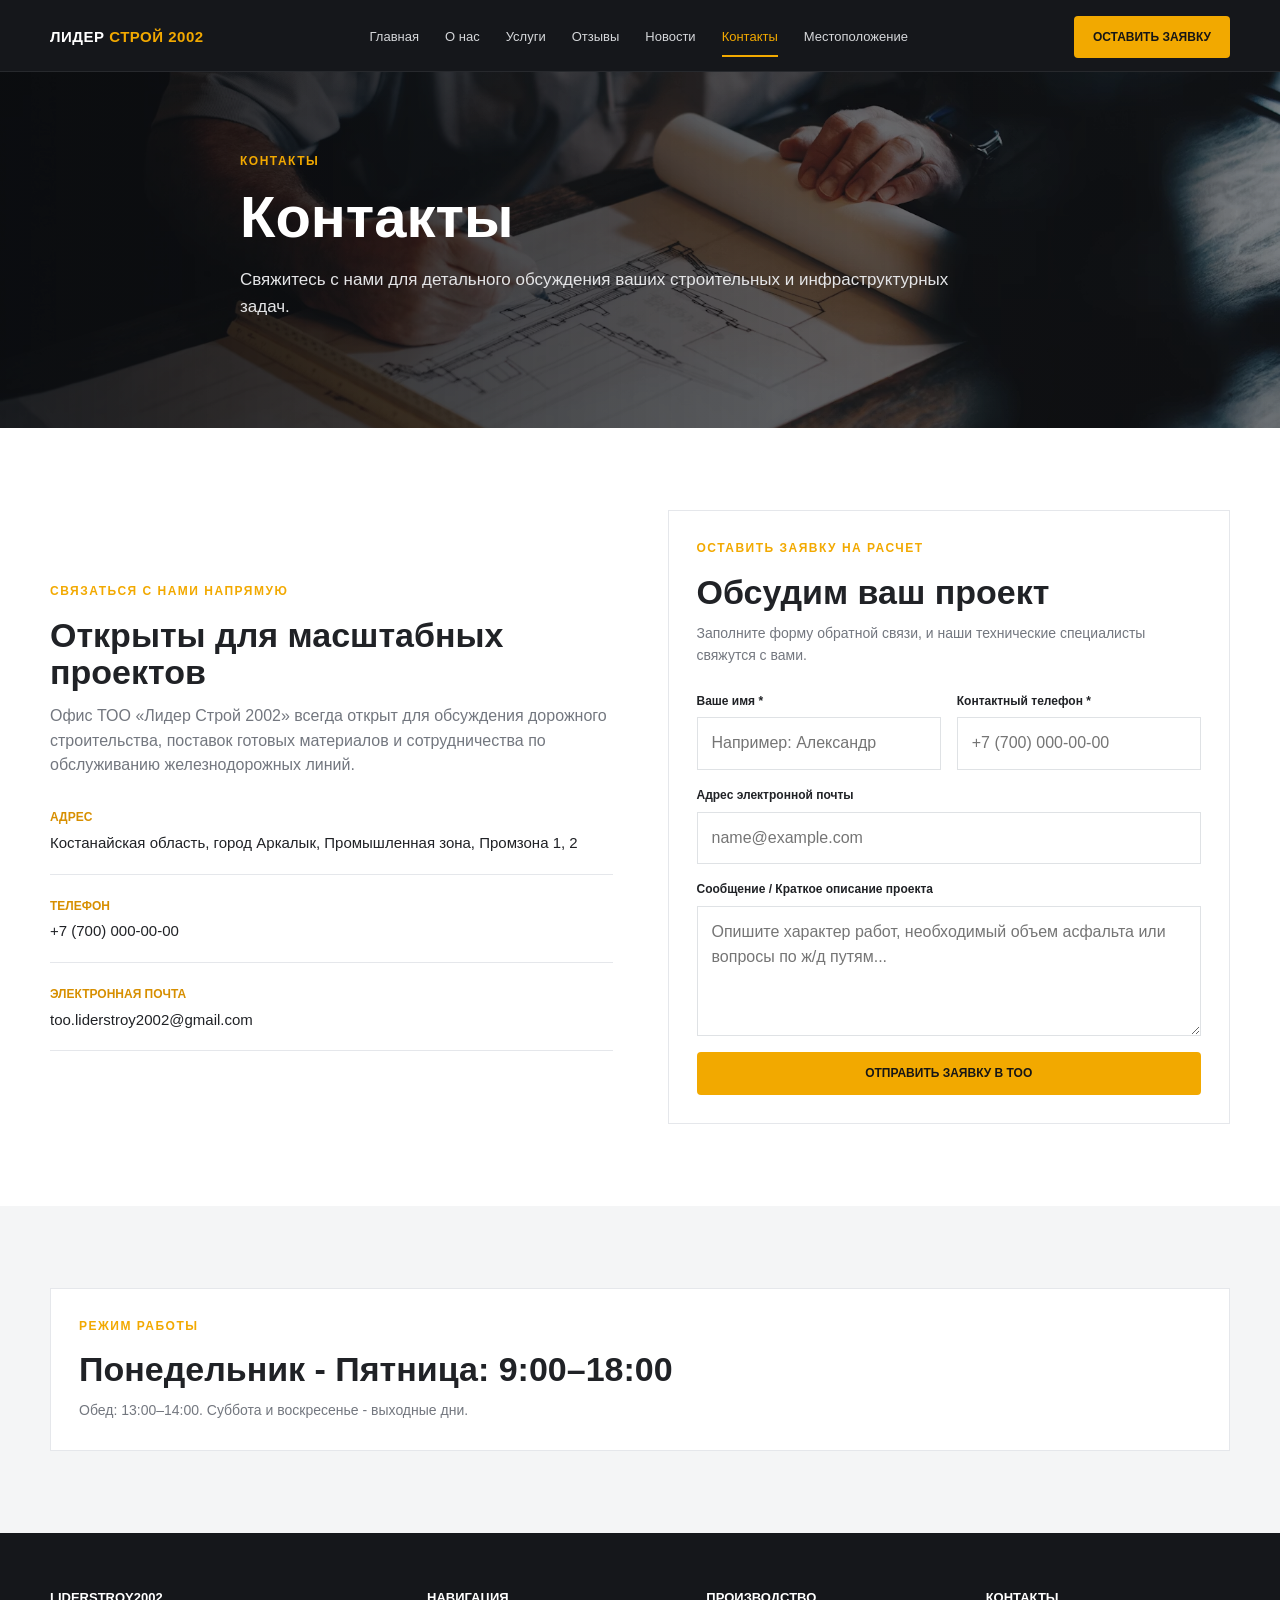
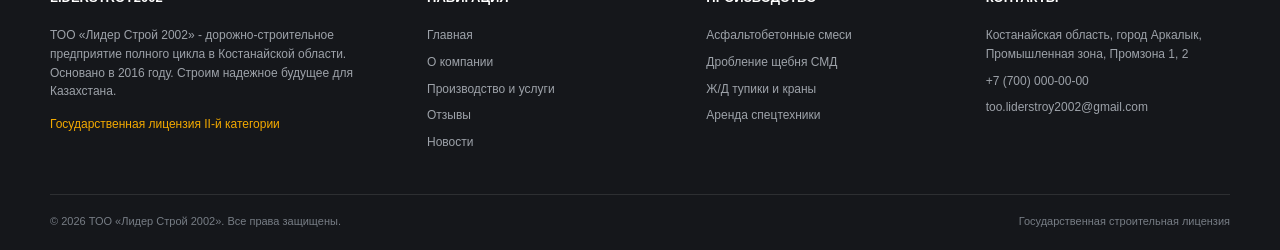
==== contacts.html @ 3f30de02 "Add files via upload" ====
<!DOCTYPE html>
<html lang="ru">
<head>
  <meta charset="UTF-8">
  <meta name="viewport" content="width=device-width, initial-scale=1.0">
  <title>Контакты - Лидер Строй 2002</title>
  <link rel="stylesheet" href="style.css">
</head>

<body class="">

<header class="topbar">

  <div class="container header-inner">

    <a class="logo" href="index.html">ЛИДЕР <span>СТРОЙ 2002</span></a>

    <button class="menu-toggle" aria-label="Открыть меню" aria-expanded="false">☰</button>

    <nav class="nav">

      <a href="index.html">Главная</a>

      <a href="about.html">О нас</a>

      <a href="services.html">Услуги</a>

      <a href="reviews.html">Отзывы</a>
      
      <a href="news.html">Новости</a>

      <a href="contacts.html">Контакты</a>

      <a href="location.html">Местоположение</a>

    </nav>

    <a class="header-cta" href="contacts.html#application">Оставить заявку</a>

  </div>

</header>


<main>
<section class="hero small contacts"><div class="container hero-content reveal"><div class="eyebrow">Контакты</div><h1>Контакты</h1><p>Свяжитесь с нами для детального обсуждения ваших строительных и инфраструктурных задач.</p></div></section>
<section class="section">
<div class="container two-col">
<div class="reveal"><div class="eyebrow">Связаться с нами напрямую</div><h2 class="section-title">Открыты для масштабных проектов</h2><p class="section-subtitle" style="margin-bottom:30px">Офис ТОО «Лидер Строй 2002» всегда открыт для обсуждения дорожного строительства, поставок готовых материалов и сотрудничества по обслуживанию железнодорожных линий.</p>
<div class="contact-list">
<div class="contact-item"><strong>Адрес</strong><span>Костанайская область, город Аркалык, Промышленная зона, Промзона 1, 2</span></div>
<div class="contact-item"><strong>Телефон</strong><span>+7 (700) 000-00-00</span></div>
<div class="contact-item"><strong>Электронная почта</strong><span>too.liderstroy2002@gmail.com</span></div>
</div></div>
<div class="card reveal" id="application"><div class="eyebrow">Оставить заявку на расчет</div><h2 class="section-title">Обсудим ваш проект</h2><p class="section-subtitle" style="margin-bottom:25px">Заполните форму обратной связи, и наши технические специалисты свяжутся с вами.</p>
<form id="applicationForm"><div class="form-grid">
<div class="form-group"><label>Ваше имя *</label><input name="name" required placeholder="Например: Александр"></div>
<div class="form-group"><label>Контактный телефон *</label><input name="phone" required placeholder="+7 (700) 000-00-00"></div>
<div class="form-group full"><label>Адрес электронной почты</label><input type="email" name="email" placeholder="name@example.com"></div>
<div class="form-group full"><label>Сообщение / Краткое описание проекта</label><textarea name="message" placeholder="Опишите характер работ, необходимый объем асфальта или вопросы по ж/д путям..."></textarea></div>
<div class="form-group full"><button class="btn" type="submit">Отправить заявку в ТОО</button></div>
</div></form></div>
</div>
</section>
<section class="section light"><div class="container"><div class="card reveal"><div class="eyebrow">Режим работы</div><h2 class="section-title">Понедельник - Пятница: 9:00–18:00</h2><p class="section-subtitle">Обед: 13:00–14:00. Суббота и воскресенье - выходные дни.</p></div></div></section>
</main>



<footer class="footer">
 
  <div class="container">
   
    <div class="footer-grid">
    
      <div>
    
        <h3>LIDERSTROY2002</h3>
    
        <p>ТОО «Лидер Строй 2002» - дорожно-строительное предприятие полного цикла в Костанайской области. Основано в 2016 году. Строим надежное будущее для Казахстана.</p>
    
        <p style="margin-top:14px;color:#f2a900">Государственная лицензия II-й категории</p>
     
      </div>
    
      <div>
     
        <h3>Навигация</h3>
     
        <a href="index.html">Главная</a><a href="about.html">О компании</a><a href="services.html">Производство и услуги</a><a href="reviews.html">Отзывы</a><a href="news.html">Новости</a>
    
      </div>
     
      <div>
      
        <h3>Производство</h3>
     
        <a href="services.html">Асфальтобетонные смеси</a><a href="services.html">Дробление щебня СМД</a><a href="services.html">Ж/Д тупики и краны</a><a href="services.html">Аренда спецтехники</a>
     
      </div>
     
      <div>
       
        <h3>Контакты</h3>
       
        <p>Костанайская область, город Аркалык, Промышленная зона, Промзона 1, 2</p>
        
        <a href="tel:+77000000000">+7 (700) 000-00-00</a>
      
        <a href="mailto:too.liderstroy2002@gmail.com">too.liderstroy2002@gmail.com</a>
     
      </div>
    
    </div>
    
    <div class="footer-bottom">
      
      <span>© <span id="currentYear"></span> ТОО «Лидер Строй 2002». Все права защищены.</span>
      
      <span>Государственная строительная лицензия</span>

    </div>

  </div>

</footer>

<script src="script.js"></script>

</body>

</html>
---- style.css ----
:root {
    --dark:#15171b;
    --dark-2:#202329;
    --text:#202226;
    --muted:#73777f;
    --line:#e5e7eb;
    --light:#f4f5f6;
    --white:#fff;
    --accent:#f2a900;
    --accent-dark:#d78f00;
    --max:1180px;
    --shadow:0 18px 45px rgba(17,20,24,.10);
    --radius:4px;
}

* {
    box-sizing:border-box;
    margin:0;
    padding:0
}

html {
    scroll-behavior:smooth
}

body {
    font-family:Arial,Helvetica,sans-serif;
    color:var(--text);
    background:#fff;
    line-height:1.55
}

a {
    text-decoration:none;
    color:inherit
}

img {
    display:block;
    max-width:100%
}

button,input,textarea {
    font:inherit
}

.container {
    width:min(var(--max),calc(100% - 40px));
    margin:auto
}

.topbar {
    background:var(--dark);
    color:#fff;
    height:72px;
    display:flex;
    align-items:center;
    position:sticky;
    top:0;
    z-index:1000;
    border-bottom:1px solid rgba(255,255,255,.08)
}

.header-inner {
    display:flex;
    align-items:center;
    justify-content:space-between;
    gap:25px
}

.logo {
    font-size:15px;
    font-weight:800;
    letter-spacing:.5px;
    white-space:nowrap
}

.logo span {
    color:var(--accent)
}

.nav {
    display:flex;
    align-items:center;
    gap:26px;
    font-size:13px;
    color:#d5d7da
}

.nav a {
    position:relative;
    padding:27px 0;
    transition:.25s
}

.nav a:hover,.nav a.active {
    color:var(--accent)
}

.nav a.active:after {
    content:"";
    position:absolute;
    left:0;
    right:0;
    bottom:17px;
    height:2px;
    background:var(--accent)
}

.header-cta,.btn {
    display:inline-flex;
    align-items:center;
    justify-content:center;
    border: 0;
    border-radius: 4px;
    cursor:pointer;
    background:var(--accent);
    color:#161616;
    padding:12px 19px;
    font-weight:700;
    font-size:12px;
    text-transform:uppercase;
    transition:.25s
}

.header-cta:hover,.btn:hover {
    background:#ffb91e;
    transform:translateY(-2px);
    box-shadow:0 8px 20px rgba(242,169,0,.22)
}

.menu-toggle {
    display:none;
    background:none;
    border:0;
    color:#fff;
    font-size:25px;
    cursor:pointer
}

.hero {
    min-height:480px;
    display:flex;
    align-items:center;
    color:#fff;
    background:
linear-gradient(90deg,rgba(10,12,15,.90),rgba(10,12,15,.55),rgba(10,12,15,.30)),
url(./images/main_photo.jpg) center/cover
}

.hero.small {
    min-height:300px
}

.hero.about {
    background-image:linear-gradient(90deg,rgba(10,12,15,.88),rgba(10,12,15,.48)),url(./images/about_us_photo.jpg)
}

.hero.services {
    background-image:linear-gradient(90deg,rgba(10,12,15,.88),rgba(10,12,15,.48)),url(./images/services.jpg)
}

.hero.reviews {
    background-image:linear-gradient(90deg,rgba(10,12,15,.88),rgba(10,12,15,.48)),url(./images/reviews.jpg)
}

.hero.news {
    background-image:linear-gradient(90deg,rgba(10,12,15,.88),rgba(10,12,15,.48)),url(./images/news.jpg)
}

.hero.contacts {
    background-image:linear-gradient(90deg,rgba(10,12,15,.88),rgba(10,12,15,.48)),url(./images/contacts.jpg)
}

.hero.location {
    background-image:linear-gradient(90deg,rgba(10,12,15,.82),rgba(10,12,15,.40)),url(./images/location.jpg)
}

.hero-content {
    max-width:800px;
    padding:80px 0
}

.eyebrow {
    color:var(--accent);
    font-size:12px;
    font-weight:800;
    letter-spacing:1.5px;
    text-transform:uppercase;
    margin-bottom:16px
}

.hero h1 {
    font-size:clamp(34px,5vw,58px);
    line-height:1.05;
    margin-bottom:20px;
    max-width:820px
}

.hero p {
    font-size:17px;
    color:#e4e5e7;
    max-width:760px;
    margin-bottom:28px
}

.hero-actions {
    display:flex;
    gap:12px;
    flex-wrap:wrap
}

.btn.secondary {
    background:transparent;
    color:#fff;
    border:1px solid rgba(255,255,255,.45)
}

.btn.secondary:hover {
    background:#fff;
    color:var(--dark)
}

.stats {
    background:var(--dark);
    color:#fff
}

.stats-grid {
    display:grid;
    grid-template-columns:repeat(4,1fr)
}

.stat {
    padding:28px 22px;
    border-right:1px solid rgba(255,255,255,.1)
}

.stat:last-child {
    border:0
}

.stat strong {
    display:block;
    color:var(--accent);
    font-size:24px;
    margin-bottom:5px
}

.stat span {
    font-size:11px;
    text-transform:uppercase;
    letter-spacing:1px;
    color:#bfc2c6
}

.section {
    padding:82px 0
}

.section.light {
    background:var(--light)
}

.section.dark {
    background:var(--dark);
    color:#fff
}

.section-head {
    display:flex;
    justify-content:space-between;
    align-items:end;
    gap:30px;
    margin-bottom:40px
}

.section-title {
    font-size:34px;
    line-height:1.1;
    margin-bottom:12px
}

.section-subtitle {
    color:var(--muted);
    max-width:680px
}

.dark .section-subtitle {
    color:#bfc2c6
}

.grid-4 {
    display:grid;
    grid-template-columns:repeat(4,1fr);
    gap:18px
}

.grid-3 {
    display:grid;
    grid-template-columns:repeat(3,1fr);
    gap:22px
}

.grid-2 {
    display:grid;
    grid-template-columns:repeat(2,1fr);
    gap:30px
}

.card {
    border:1px solid var(--line);
    background:#fff;
    padding:28px;
    transition:.3s
}

.card:hover {
    transform:translateY(-7px);
    box-shadow:var(--shadow);
    border-color:#d9dce0
}

.card .number {
    color:var(--accent);
    font-size:12px;
    font-weight:800;
    margin-bottom:20px
}

.card h3 {
    font-size:19px;
    margin-bottom:12px
}

.card p {
    font-size:14px;
    color:var(--muted)
}

.card-link {
    display:inline-block;
    margin-top:20px;
    color:#151515;
    font-weight:800;
    font-size:12px;
    text-transform:uppercase
}

.card-link:hover {
    color:var(--accent)
}

.image-card {
    overflow:hidden;
    padding:0
}

.image-card img {
    width:100%;
    height:190px;
    object-fit:cover;
    transition:.5s
}

.image-card:hover img {
    transform:scale(1.06)
}

.image-card-body {
    padding:24px
}

.two-col {
    display:grid;
    grid-template-columns:1fr 1fr;
    gap:55px;
    align-items:center
}

.text-list {
    list-style:none;
    display:grid;
    gap:16px
}

.text-list li {
    padding-left:26px;
    position:relative
}

.text-list li:before {
    content:"";
    position:absolute;
    left:0;
    top:9px;
    width:8px;
    height:8px;
    background:var(--accent)
}

.timeline {
    display:grid;
    gap:0
}

.timeline-item {
    display:grid;
    grid-template-columns:140px 1fr;
    gap:25px;
    padding:22px 0;
    border-top:1px solid var(--line)
}

.timeline-year {
    font-weight:800;
    color:var(--accent)
}

.timeline-item h3 {
    margin-bottom:7px;
    font-size:18px
}

.timeline-item p {
    color:var(--muted);
    font-size:14px
}

.priority {
    display:grid;
    grid-template-columns:repeat(3,1fr);
    gap:20px
}

.priority .card {
    background:var(--light);
    border:0
}

.quote {
    position:relative;
    padding:28px;
    border:1px solid var(--line);
    background:#fff
}

.quote:before {
    content:"“";
    position:absolute;
    right:20px;
    top:0;
    color:#eee;
    font-size:80px;
    line-height:1
}

.stars {
    color:var(--accent);
    letter-spacing:3px;
    font-size:12px;
    margin-bottom:16px
}

.quote p {
    font-size:14px;
    margin-bottom:20px;
    position:relative;
    z-index:1
}

.quote strong {
    font-size:13px
}

.quote span {
    display:block;
    color:var(--muted);
    font-size:12px;
    margin-top:3px
}

.news-card {
    border:1px solid var(--line);
    background:#fff;
    overflow:hidden;
    transition:.3s
}

.news-card:hover {
    transform:translateY(-5px);
    box-shadow:var(--shadow)
}

.news-card img {
    height:175px;
    width:100%;
    object-fit:cover
}

.news-body {
    padding:22px
}

.tag {
    display:inline-block;
    color:var(--accent-dark);
    font-size:11px;
    font-weight:800;
    text-transform:uppercase;
    margin-bottom:9px
}

.date {
    font-size:11px;
    color:var(--muted);
    margin-bottom:8px
}

.news-body h3 {
    font-size:18px;
    line-height:1.25;
    margin-bottom:10px
}

.news-body p {
    font-size:13px;
    color:var(--muted)
}

.form-grid {
    display:grid;
    grid-template-columns:1fr 1fr;
    gap:16px
}

.form-group {
    display:flex;
    flex-direction:column;
    gap:7px
}

.form-group.full {
    grid-column:1/-1
}

.form-group label {
    font-size:12px;
    font-weight:700
}

.form-group input,.form-group textarea {
    border:1px solid #dfe2e5;
    padding:13px 14px;
    outline:none;
    transition:.2s;
    background:#fff
}

.form-group input:focus,.form-group textarea:focus {
    border-color:var(--accent);
    box-shadow:0 0 0 3px rgba(242,169,0,.12)
}

.form-group textarea {
    min-height:130px;
    resize:vertical
}

.contact-list {
    display:grid;
    gap:22px
}

.contact-item {
    border-bottom:1px solid var(--line);
    padding-bottom:18px
}

.contact-item strong {
    display:block;
    font-size:12px;
    text-transform:uppercase;
    color:var(--accent-dark);
    margin-bottom:4px
}

.contact-item span {
    font-size:15px
}

.map {
    min-height:430px;
    background:
linear-gradient(rgba(20,23,27,.15),rgba(20,23,27,.15)),
url("https://tile.openstreetmap.org/5/18/10.png");
    background-size:cover;
    border:1px solid var(--line);
    position:relative;
    overflow:hidden
}

.map:after {
    content:"";
    position:absolute;
    left:50%;
    top:48%;
    width:20px;
    height:20px;
    border-radius:50% 50% 50% 0;
    background:var(--accent);
    transform:rotate(-45deg);
    box-shadow:0 0 0 7px rgba(242,169,0,.18)
}

.coords {
    background:var(--dark);
    color:#fff;
    padding:24px;
    display:flex;
    justify-content:space-between;
    gap:20px;
    align-items:center
}

.coords strong {
    color:var(--accent);
    font-size:18px
}

.footer {
    background:var(--dark);
    color:#c8cbd0;
    padding:55px 0 20px
}

.footer-grid {
    display:grid;
    grid-template-columns:1.4fr 1fr 1fr 1fr;
    gap:35px
}

.footer h3 {
    color:#fff;
    font-size:13px;
    text-transform:uppercase;
    margin-bottom:18px
}

.footer p,.footer a {
    font-size:12px;
    color:#9da2a9
}

.footer a {
    display:block;
    margin:8px 0;
    transition:.2s
}

.footer a:hover {
    color:var(--accent)
}

.footer-bottom {
    border-top:1px solid rgba(255,255,255,.1);
    margin-top:35px;
    padding-top:18px;
    font-size:11px;
    color:#777d85;
    display:flex;
    justify-content:space-between
}

/* =========================
   SCROLL ANIMATIONS
   ========================= */

.reveal {
    opacity:0;
    transform:translateY(22px);
    transition:opacity .65s ease,transform .65s ease
}

.reveal.visible {
    opacity:1;
    transform:none
}

/* =========================
   PAGE TRANSITIONS
   ========================= 

 .page-transition {
    position:fixed;
    inset:0;
    background:var(--accent);
    z-index:9999;
    transform:translateY(100%);
    pointer-events:none
}

body.leaving .page-transition {
    animation:leave .45s ease forwards
}

@keyframes leave {
    0% {
        transform:translateY(100%)
    }
    100% {
        transform:translateY(0)
    }ш
} */


@media(max-width:950px) {
    .nav {
        gap:14px
    }
    .grid-4 {
        grid-template-columns:repeat(2,1fr)
    }
    .footer-grid {
        grid-template-columns:repeat(2,1fr)
    }
}

@media(max-width:760px) {
    .topbar {
        height:64px
    }
    .header-cta {
        display:none
    }
    .menu-toggle {
        display:block
    }
    .nav {
        display:none;
        position:absolute;
        top:64px;
        left:0;
        right:0;
        background:var(--dark);
        padding:10px 20px 20px;
        flex-direction:column;
        align-items:stretch;
        gap:0
    }
    .nav.open {
        display:flex
    }
    .nav a {
        padding:13px 0;
        border-bottom:1px solid rgba(255,255,255,.07)
    }
    .nav a.active:after {
        display:none
    }
    .hero {
        min-height:520px
    }
    .hero.small {
        min-height:260px
    }
    .hero-content {
        padding:60px 0
    }
    .stats-grid,.grid-4,.grid-3,.grid-2,.two-col,.priority,.footer-grid {
        grid-template-columns:1fr
    }
    .stat {
        border-right:0;
        border-bottom:1px solid rgba(255,255,255,.1)
    }
    .section {
        padding:58px 0
    }
    .section-head {
        display:block
    }
    .section-title {
        font-size:28px
    }
    .form-grid {
        grid-template-columns:1fr
    }
    .form-group.full {
        grid-column:auto
    }
    .timeline-item {
        grid-template-columns:1fr;
        gap:6px
    }
    .footer-bottom {
        display:block
    }
    .footer-bottom span {
        display:block;
        margin-top:7px
    }
}
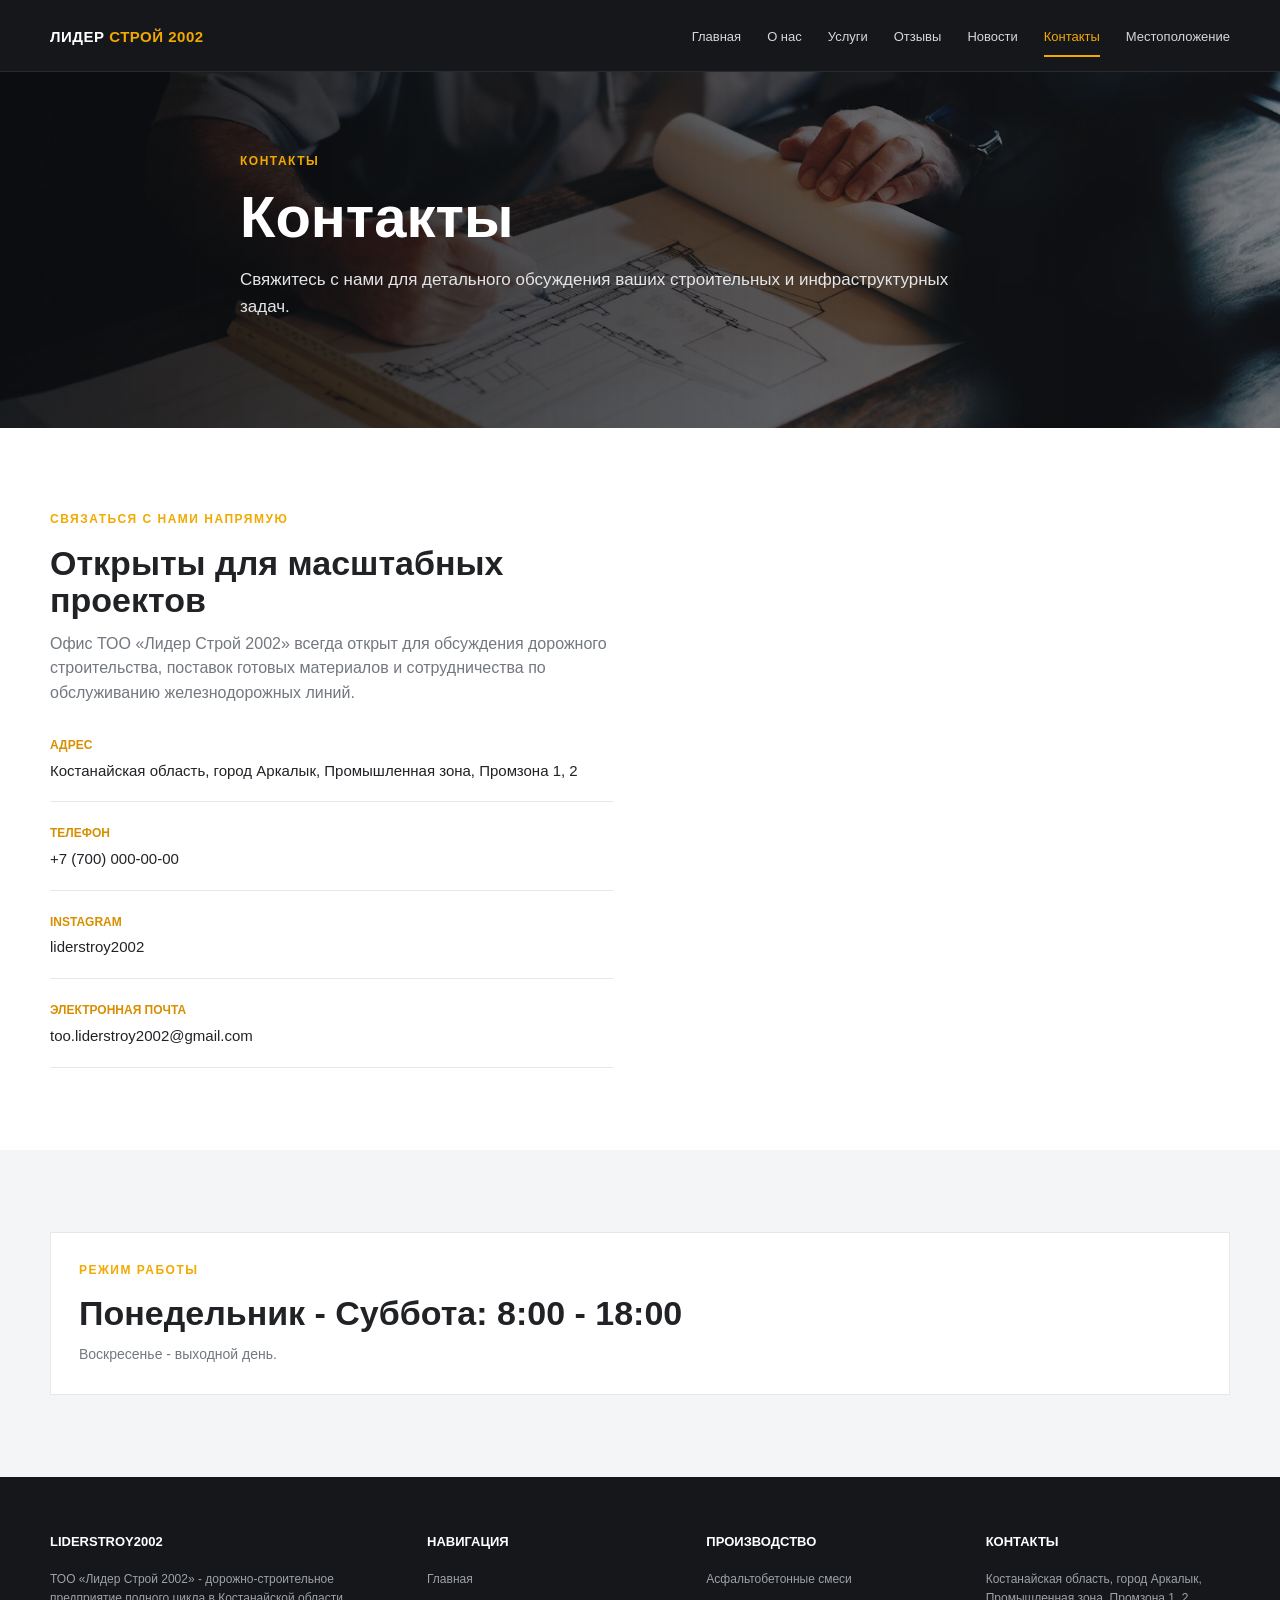
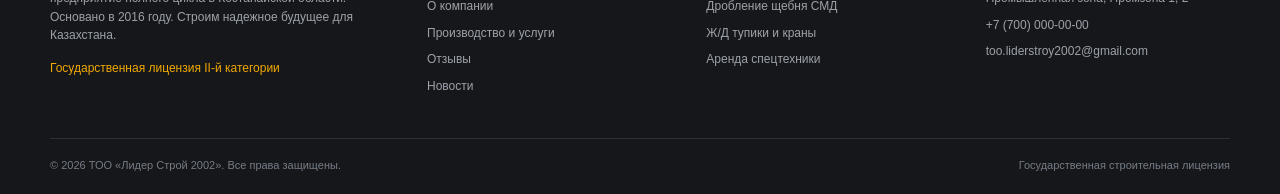
==== commit 8c4a3df4: "+map" ====
--- a/contacts.html
+++ b/contacts.html
@@ -13,13 +13,13 @@
 
   <div class="container header-inner">
 
-    <a class="logo" href="index.html">ЛИДЕР <span>СТРОЙ 2002</span></a>
+    <a class="logo" href="main.html">ЛИДЕР <span>СТРОЙ 2002</span></a>
 
     <button class="menu-toggle" aria-label="Открыть меню" aria-expanded="false">☰</button>
 
     <nav class="nav">
 
-      <a href="index.html">Главная</a>
+      <a href="main.html">Главная</a>
 
       <a href="about.html">О нас</a>
 
@@ -35,34 +35,66 @@
 
     </nav>
 
-    <a class="header-cta" href="contacts.html#application">Оставить заявку</a>
-
   </div>
 
 </header>
 
 
 <main>
-<section class="hero small contacts"><div class="container hero-content reveal"><div class="eyebrow">Контакты</div><h1>Контакты</h1><p>Свяжитесь с нами для детального обсуждения ваших строительных и инфраструктурных задач.</p></div></section>
+<section class="hero small contacts">
+  <div class="container hero-content reveal">
+    <div class="eyebrow">Контакты</div>
+    <h1>Контакты</h1>
+    <p>Свяжитесь с нами для детального обсуждения ваших строительных и инфраструктурных задач.</p>
+  </div>
+</section>
 <section class="section">
 <div class="container two-col">
-<div class="reveal"><div class="eyebrow">Связаться с нами напрямую</div><h2 class="section-title">Открыты для масштабных проектов</h2><p class="section-subtitle" style="margin-bottom:30px">Офис ТОО «Лидер Строй 2002» всегда открыт для обсуждения дорожного строительства, поставок готовых материалов и сотрудничества по обслуживанию железнодорожных линий.</p>
-<div class="contact-list">
-<div class="contact-item"><strong>Адрес</strong><span>Костанайская область, город Аркалык, Промышленная зона, Промзона 1, 2</span></div>
-<div class="contact-item"><strong>Телефон</strong><span>+7 (700) 000-00-00</span></div>
-<div class="contact-item"><strong>Электронная почта</strong><span>too.liderstroy2002@gmail.com</span></div>
-</div></div>
-<div class="card reveal" id="application"><div class="eyebrow">Оставить заявку на расчет</div><h2 class="section-title">Обсудим ваш проект</h2><p class="section-subtitle" style="margin-bottom:25px">Заполните форму обратной связи, и наши технические специалисты свяжутся с вами.</p>
-<form id="applicationForm"><div class="form-grid">
-<div class="form-group"><label>Ваше имя *</label><input name="name" required placeholder="Например: Александр"></div>
-<div class="form-group"><label>Контактный телефон *</label><input name="phone" required placeholder="+7 (700) 000-00-00"></div>
-<div class="form-group full"><label>Адрес электронной почты</label><input type="email" name="email" placeholder="name@example.com"></div>
-<div class="form-group full"><label>Сообщение / Краткое описание проекта</label><textarea name="message" placeholder="Опишите характер работ, необходимый объем асфальта или вопросы по ж/д путям..."></textarea></div>
-<div class="form-group full"><button class="btn" type="submit">Отправить заявку в ТОО</button></div>
-</div></form></div>
+    <div class="reveal">
+      <div class="eyebrow">Связаться с нами напрямую</div>
+      <h2 class="section-title">Открыты для масштабных проектов</h2>
+      <p class="section-subtitle" style="margin-bottom:30px">Офис ТОО «Лидер Строй 2002» всегда открыт для обсуждения дорожного строительства, поставок готовых материалов и сотрудничества по обслуживанию железнодорожных линий.</p>
+    <div class="contact-list">
+      <div class="contact-item">
+        <strong>Адрес</strong><span>Костанайская область, город Аркалык, Промышленная зона, Промзона 1, 2</span>
+      </div>
+      <div class="contact-item">
+        <strong>Телефон</strong><span>+7 (700) 000-00-00</span>
+      </div>
+      <div class="contact-item">
+        <strong>Instagram</strong><span><a href="https://www.instagram.com/liderstroy2002/" target="_blank">liderstroy2002</a></span>
+      </div>
+      <div class="contact-item">
+        <strong>Электронная почта</strong><span>too.liderstroy2002@gmail.com</span>
+      </div>
+    </div>
+  </div>
+  <!-- <div class="card reveal" id="application">
+    <div class="eyebrow">Оставить заявку на расчет</div>
+    <h2 class="section-title">Обсудим ваш проект</h2>
+    <p class="section-subtitle" style="margin-bottom:25px">Заполните форму обратной связи, и наши технические специалисты свяжутся с вами.</p>
+    <form id="applicationForm">
+      <div class="form-grid">
+        <div class="form-group"><label>Ваше имя *</label><input name="name" required placeholder="Например: Александр"></div>
+        <div class="form-group"><label>Контактный телефон *</label><input name="phone" required placeholder="+7 (700) 000-00-00"></div>
+        <div class="form-group full"><label>Адрес электронной почты</label><input type="email" name="email" placeholder="name@example.com"></div>
+        <div class="form-group full"><label>Сообщение / Краткое описание проекта</label><textarea name="message" placeholder="Опишите характер работ, необходимый объем асфальта или вопросы по ж/д путям..."></textarea></div>
+        <div class="form-group full"><button class="btn" type="submit">Отправить заявку в ТОО</button></div>
+      </div>
+    </form>
+  </div> -->
 </div>
 </section>
-<section class="section light"><div class="container"><div class="card reveal"><div class="eyebrow">Режим работы</div><h2 class="section-title">Понедельник - Пятница: 9:00–18:00</h2><p class="section-subtitle">Обед: 13:00–14:00. Суббота и воскресенье - выходные дни.</p></div></div></section>
+<section class="section light">
+  <div class="container">
+    <div class="card reveal">
+      <div class="eyebrow">Режим работы</div>
+      <h2 class="section-title">Понедельник - Суббота: 8:00 - 18:00</h2>
+      <p class="section-subtitle">Воскресенье - выходной день.</p>
+    </div>
+  </div>
+  </section>
+
 </main>
 
 
@@ -87,7 +119,7 @@
      
         <h3>Навигация</h3>
      
-        <a href="index.html">Главная</a><a href="about.html">О компании</a><a href="services.html">Производство и услуги</a><a href="reviews.html">Отзывы</a><a href="news.html">Новости</a>
+        <a href="main.html">Главная</a><a href="about.html">О компании</a><a href="services.html">Производство и услуги</a><a href="reviews.html">Отзывы</a><a href="news.html">Новости</a>
     
       </div>
      
@@ -103,7 +135,7 @@
        
         <h3>Контакты</h3>
        
-        <p>Костанайская область, город Аркалык, Промышленная зона, Промзона 1, 2</p>
+        <a href="https://yandex.kz/maps/-/CTglI2IY" target="_blank">Костанайская область, город Аркалык, Промышленная зона, Промзона 1, 2</a>
         
         <a href="tel:+77000000000">+7 (700) 000-00-00</a>
       
--- a/style.css
+++ b/style.css
@@ -590,30 +590,6 @@
     font-size:15px
 }
 
-.map {
-    min-height:430px;
-    background:
-linear-gradient(rgba(20,23,27,.15),rgba(20,23,27,.15)),
-url("https://tile.openstreetmap.org/5/18/10.png");
-    background-size:cover;
-    border:1px solid var(--line);
-    position:relative;
-    overflow:hidden
-}
-
-.map:after {
-    content:"";
-    position:absolute;
-    left:50%;
-    top:48%;
-    width:20px;
-    height:20px;
-    border-radius:50% 50% 50% 0;
-    background:var(--accent);
-    transform:rotate(-45deg);
-    box-shadow:0 0 0 7px rgba(242,169,0,.18)
-}
-
 .coords {
     background:var(--dark);
     color:#fff;
@@ -673,10 +649,6 @@
     justify-content:space-between
 }
 
-/* =========================
-   SCROLL ANIMATIONS
-   ========================= */
-
 .reveal {
     opacity:0;
     transform:translateY(22px);
@@ -687,32 +659,6 @@
     opacity:1;
     transform:none
 }
-
-/* =========================
-   PAGE TRANSITIONS
-   ========================= 
-
- .page-transition {
-    position:fixed;
-    inset:0;
-    background:var(--accent);
-    z-index:9999;
-    transform:translateY(100%);
-    pointer-events:none
-}
-
-body.leaving .page-transition {
-    animation:leave .45s ease forwards
-}
-
-@keyframes leave {
-    0% {
-        transform:translateY(100%)
-    }
-    100% {
-        transform:translateY(0)
-    }ш
-} */
 
 
 @media(max-width:950px) {
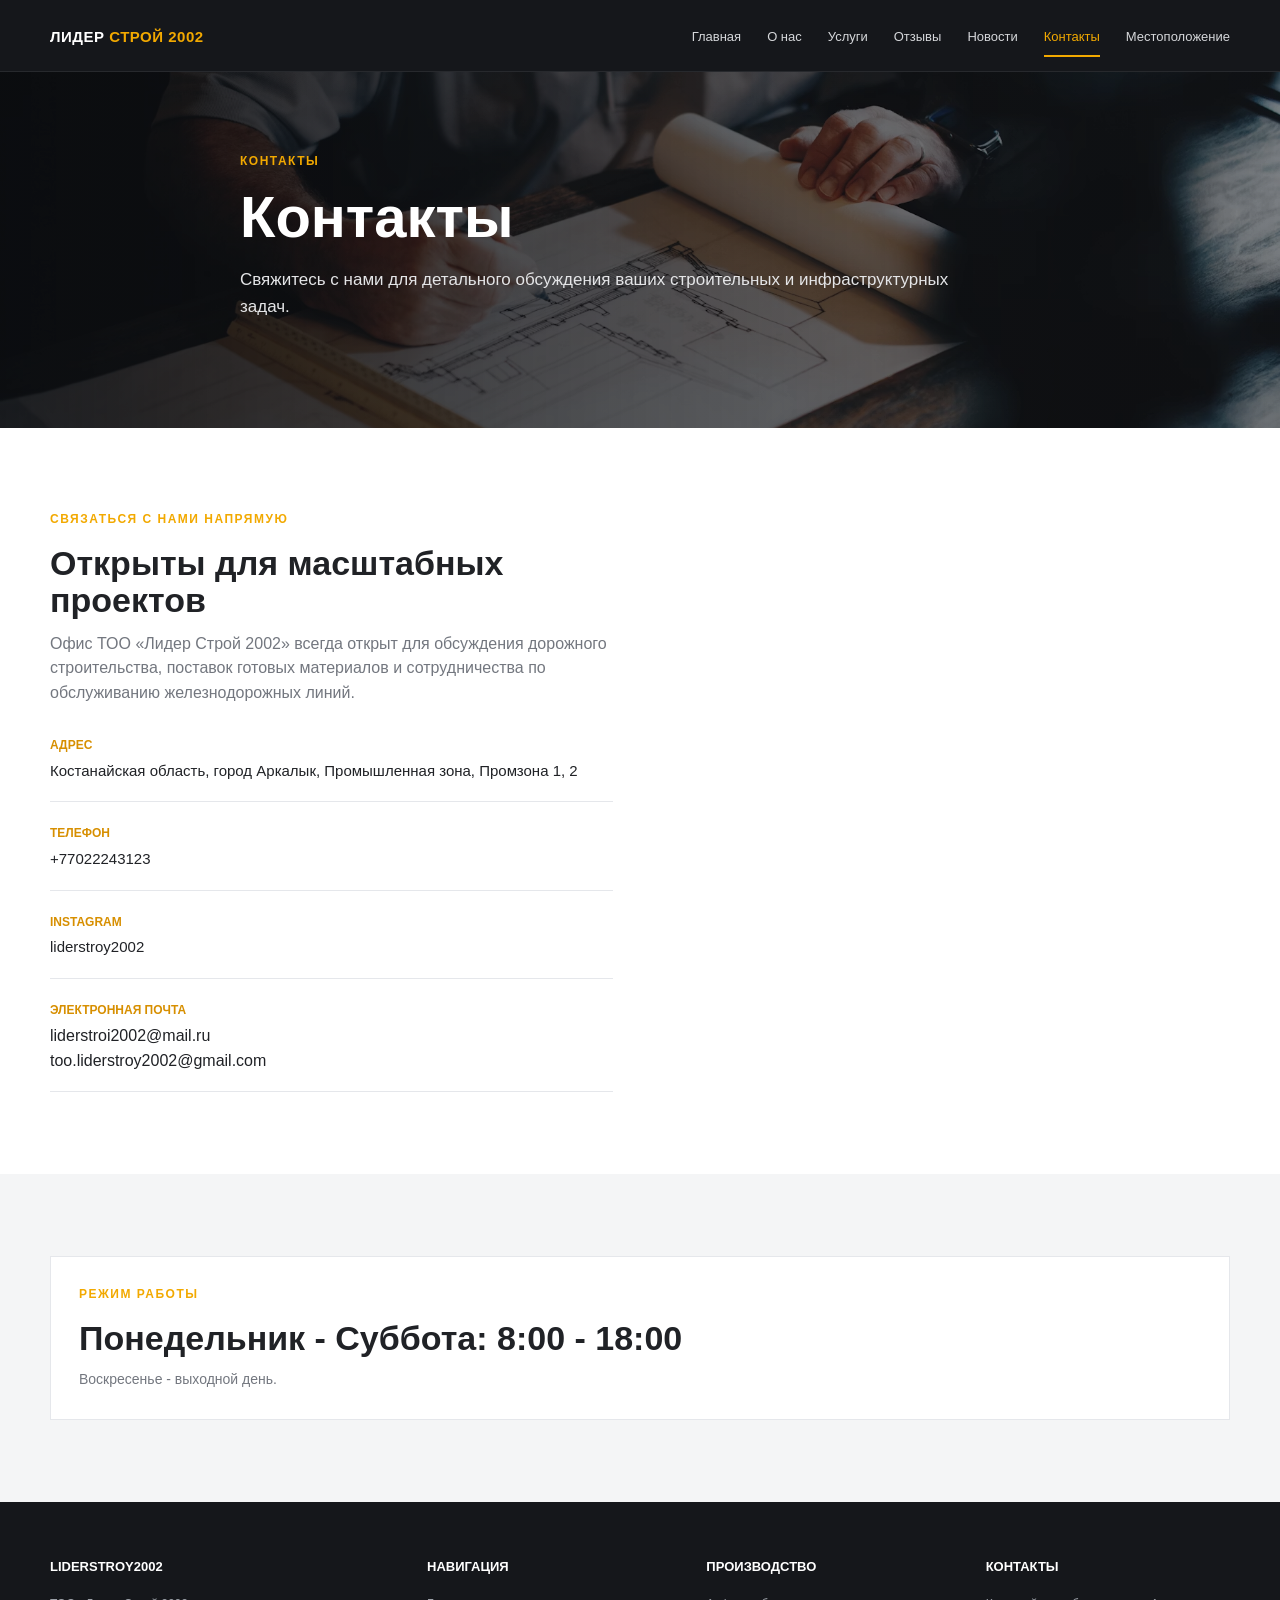
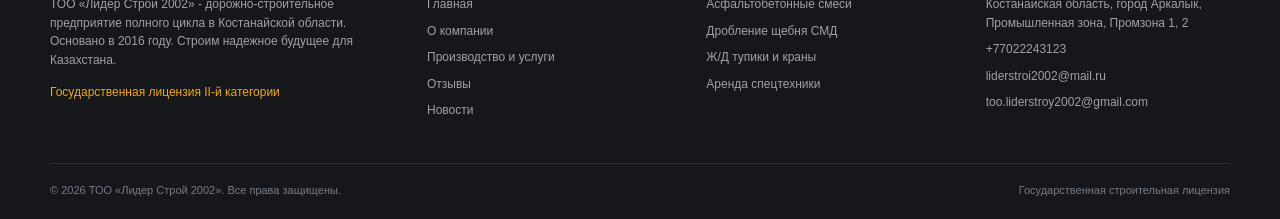
==== commit 373e81fc: "mail,number,technique" ====
--- a/contacts.html
+++ b/contacts.html
@@ -3,6 +3,7 @@
 <head>
   <meta charset="UTF-8">
   <meta name="viewport" content="width=device-width, initial-scale=1.0">
+  <link rel="icon" href="./images/icon.png" type="image/x-icon">
   <title>Контакты - Лидер Строй 2002</title>
   <link rel="stylesheet" href="style.css">
 </head>
@@ -55,18 +56,25 @@
       <h2 class="section-title">Открыты для масштабных проектов</h2>
       <p class="section-subtitle" style="margin-bottom:30px">Офис ТОО «Лидер Строй 2002» всегда открыт для обсуждения дорожного строительства, поставок готовых материалов и сотрудничества по обслуживанию железнодорожных линий.</p>
     <div class="contact-list">
+
       <div class="contact-item">
         <strong>Адрес</strong><span>Костанайская область, город Аркалык, Промышленная зона, Промзона 1, 2</span>
       </div>
+
       <div class="contact-item">
-        <strong>Телефон</strong><span>+7 (700) 000-00-00</span>
+        <strong>Телефон</strong><span>+77022243123</span>
       </div>
+
       <div class="contact-item">
-        <strong>Instagram</strong><span><a href="https://www.instagram.com/liderstroy2002/" target="_blank">liderstroy2002</a></span>
+        <a href="https://www.instagram.com/liderstroy2002/" target="_blank"><strong>Instagram</strong><span>liderstroy2002</a></span>
       </div>
+
       <div class="contact-item">
-        <strong>Электронная почта</strong><span>too.liderstroy2002@gmail.com</span>
+        <strong>Электронная почта</strong>
+        <p>liderstroi2002@mail.ru</p>
+        <p>too.liderstroy2002@gmail.com</p>
       </div>
+      
     </div>
   </div>
   <!-- <div class="card reveal" id="application">
@@ -76,7 +84,7 @@
     <form id="applicationForm">
       <div class="form-grid">
         <div class="form-group"><label>Ваше имя *</label><input name="name" required placeholder="Например: Александр"></div>
-        <div class="form-group"><label>Контактный телефон *</label><input name="phone" required placeholder="+7 (700) 000-00-00"></div>
+        <div class="form-group"><label>Контактный телефон *</label><input name="phone" required placeholder="+77022243123"></div>
         <div class="form-group full"><label>Адрес электронной почты</label><input type="email" name="email" placeholder="name@example.com"></div>
         <div class="form-group full"><label>Сообщение / Краткое описание проекта</label><textarea name="message" placeholder="Опишите характер работ, необходимый объем асфальта или вопросы по ж/д путям..."></textarea></div>
         <div class="form-group full"><button class="btn" type="submit">Отправить заявку в ТОО</button></div>
@@ -137,8 +145,10 @@
        
         <a href="https://yandex.kz/maps/-/CTglI2IY" target="_blank">Костанайская область, город Аркалык, Промышленная зона, Промзона 1, 2</a>
         
-        <a href="tel:+77000000000">+7 (700) 000-00-00</a>
-      
+        <a href="tel:+77022243123">+77022243123</a>
+
+        <a href="mailto:liderstroi2002@mail.ru">liderstroi2002@mail.ru</a>
+
         <a href="mailto:too.liderstroy2002@gmail.com">too.liderstroy2002@gmail.com</a>
      
       </div>
--- a/style.css
+++ b/style.css
@@ -254,6 +254,13 @@
     letter-spacing:1px;
     color:#bfc2c6
 }
+.stat p {
+    padding: 2px;
+    font-size:11px;
+    text-transform:uppercase;
+    letter-spacing:1px;
+    color:#bfc2c6
+}
 
 .section {
     padding:82px 0
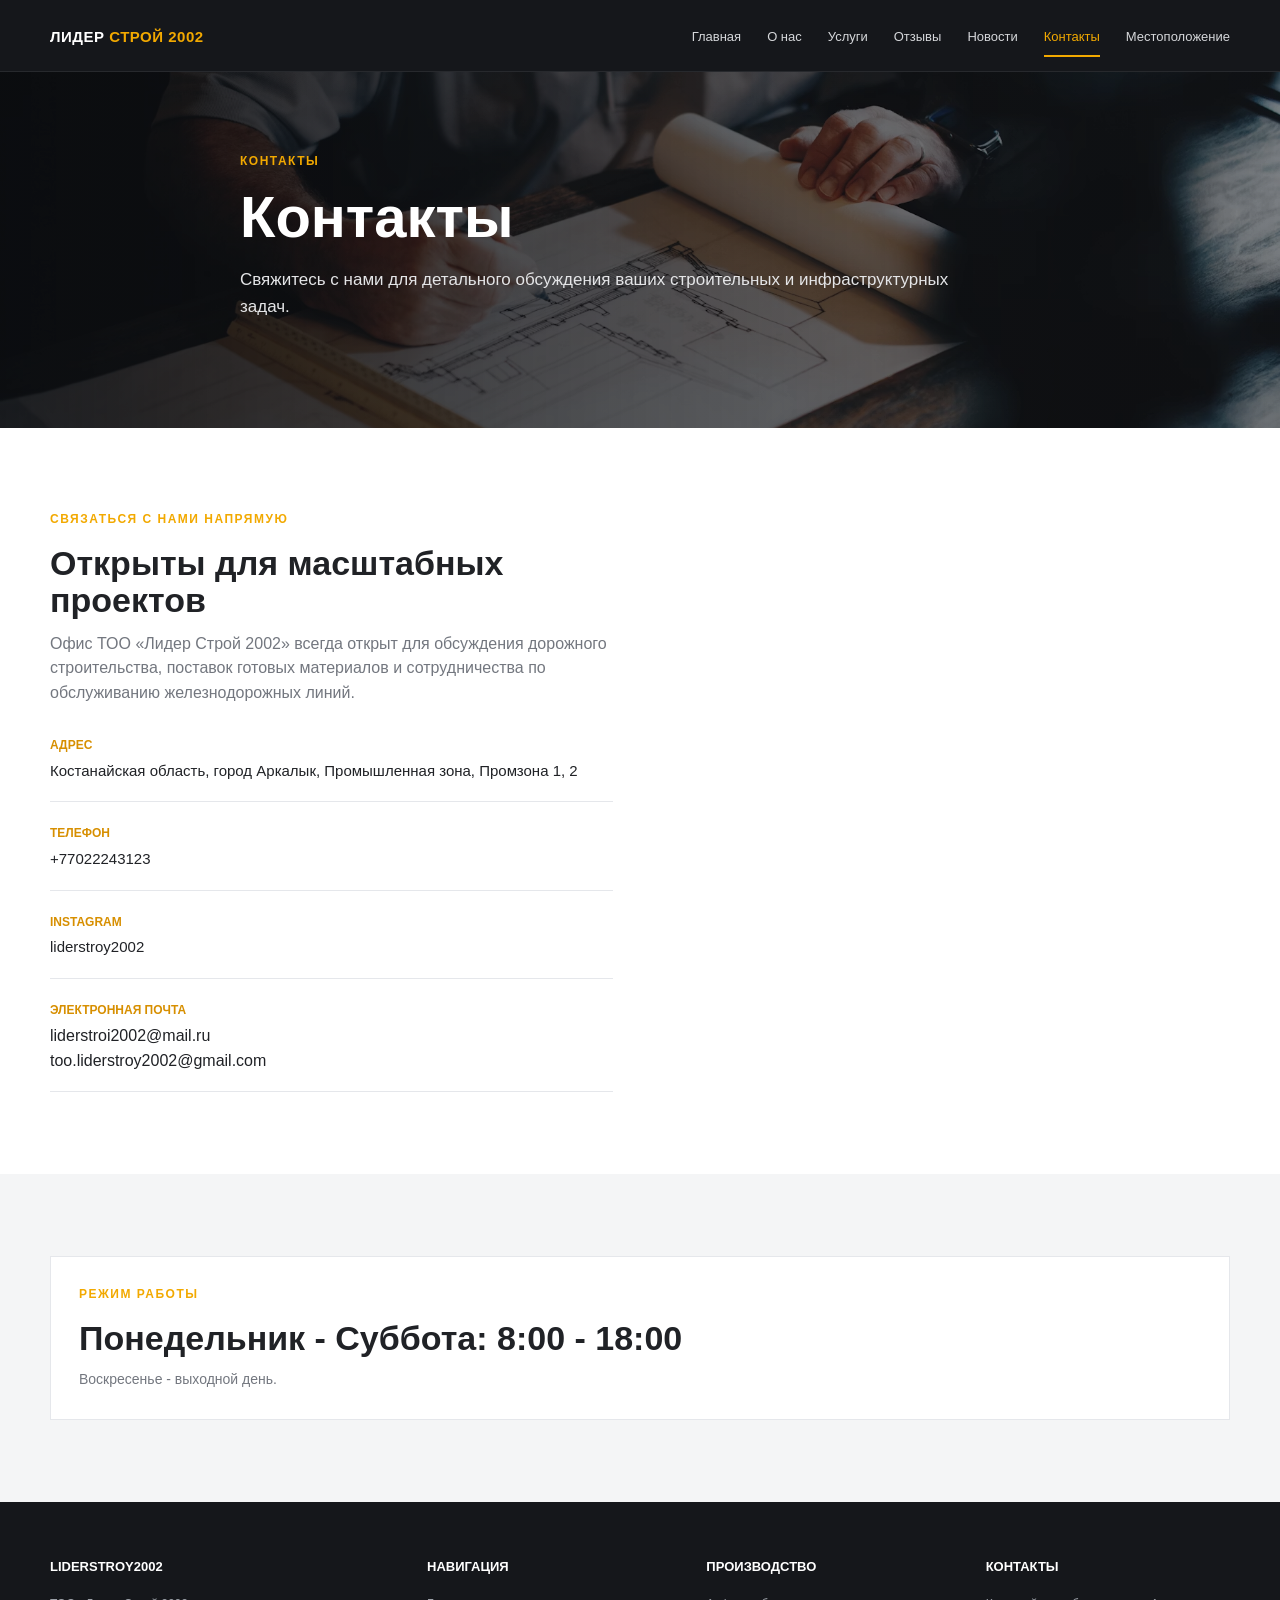
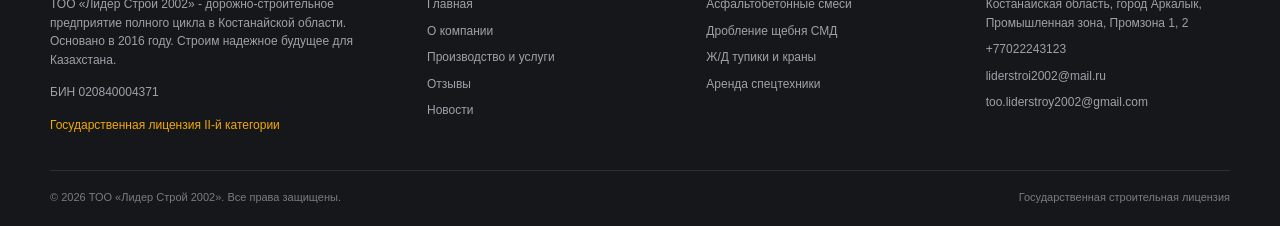
==== commit c0f7a25f: "+bin" ====
--- a/contacts.html
+++ b/contacts.html
@@ -119,6 +119,8 @@
     
         <p>ТОО «Лидер Строй 2002» - дорожно-строительное предприятие полного цикла в Костанайской области. Основано в 2016 году. Строим надежное будущее для Казахстана.</p>
     
+        <p style="margin-top: 14px;">БИН 020840004371</p>
+
         <p style="margin-top:14px;color:#f2a900">Государственная лицензия II-й категории</p>
      
       </div>
--- a/style.css
+++ b/style.css
@@ -301,7 +301,7 @@
 .grid-4 {
     display:grid;
     grid-template-columns:repeat(4,1fr);
-    gap:18px
+    gap:18px;
 }
 
 .grid-3 {
@@ -314,6 +314,17 @@
     display:grid;
     grid-template-columns:repeat(2,1fr);
     gap:30px
+}
+
+.grid {
+    display: grid;
+    gap: 20px;
+}
+
+.card-serv {
+    display: flex;
+    justify-content: space-between;
+    
 }
 
 .card {
